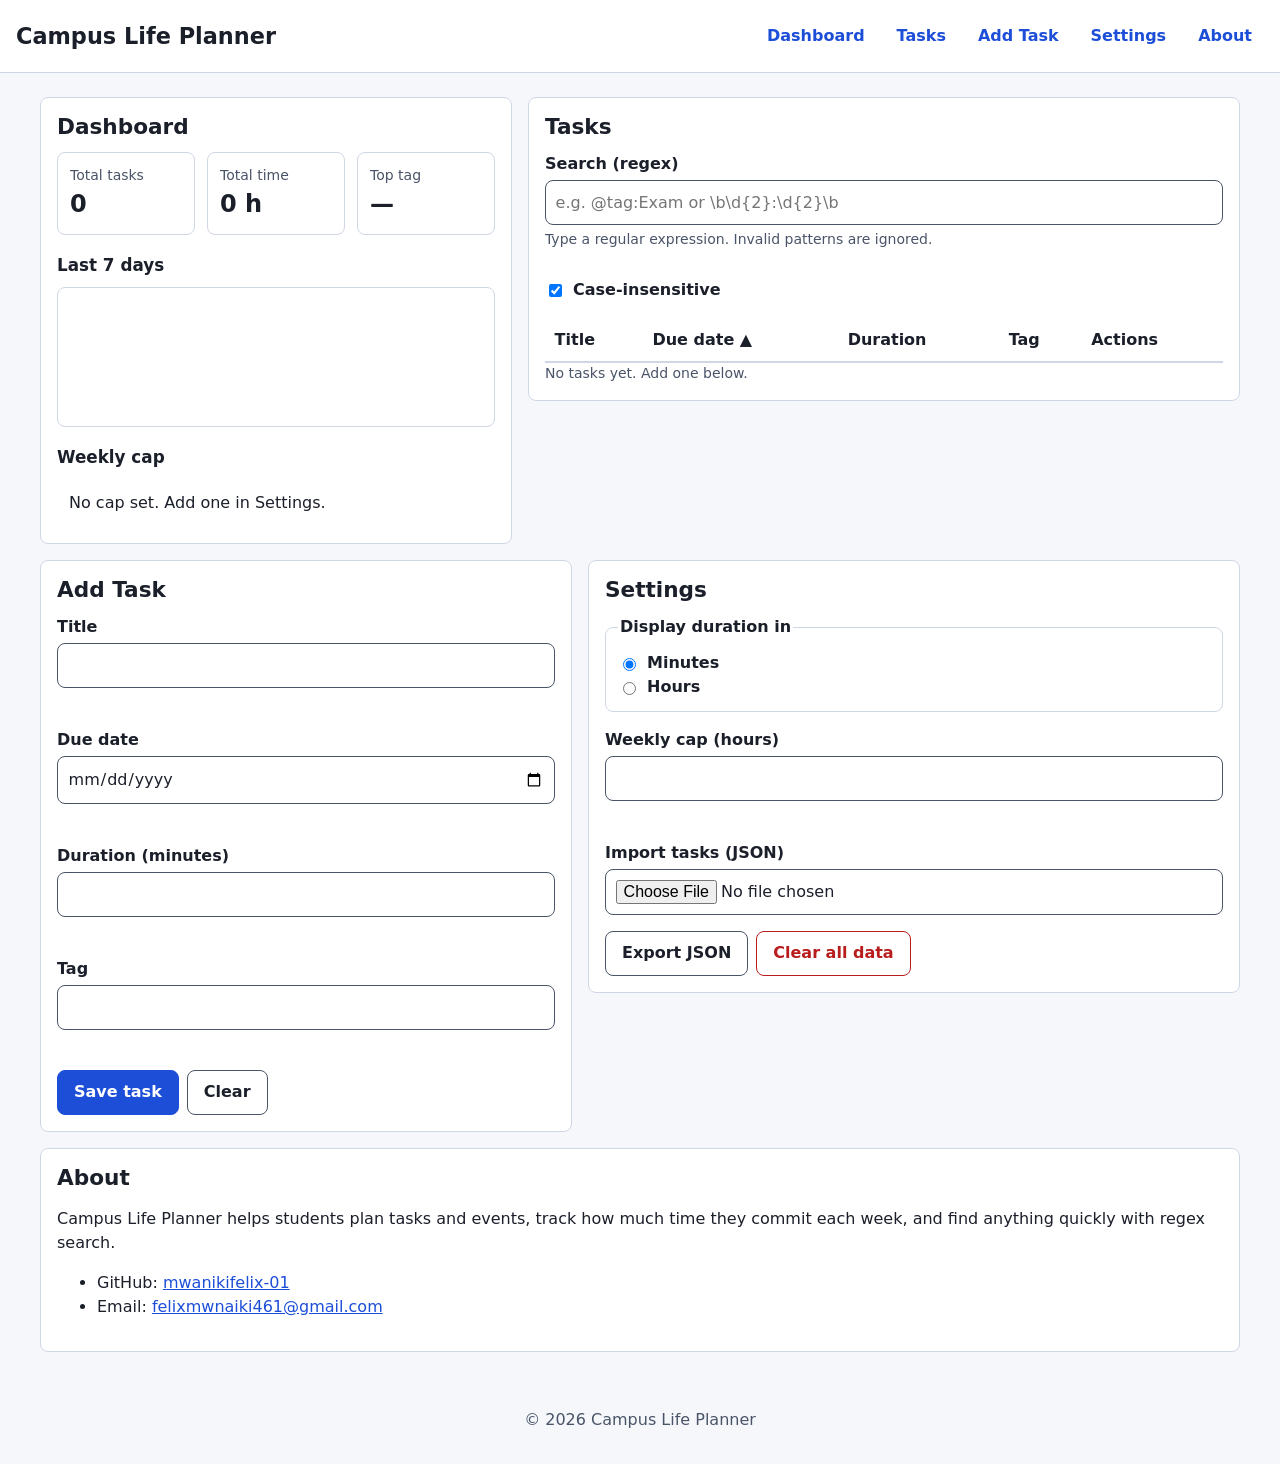
==== index.html @ eec8c939 "test.html added plus its contents" ====
<!DOCTYPE html>
<html lang="en">

<head>
    <meta charset="UTF-8">
    <meta name="viewport" content="width=device-width, initial-scale=1.0">
    <meta name="description"
        content="Campus Life Planner: plan tasks and events, track study time, and search with regex.">
    <title>Campus Life Planner</title>
    <link rel="stylesheet" href="styles/main.css">
</head>

<body>
    <a class="skip-link" href="#main">Skip to content</a>

    <header class="site-header">
        <h1 class="site-title">Campus Life Planner</h1>
        <nav aria-label="Main">
            <ul class="nav-list">
                <li><a href="#dashboard">Dashboard</a></li>
                <li><a href="#records">Tasks</a></li>
                <li><a href="#task-form-section">Add Task</a></li>
                <li><a href="#settings">Settings</a></li>
                <li><a href="#about">About</a></li>
            </ul>
        </nav>
    </header>

    <!-- Announces saves, edits, deletes and imports -->
    <div id="status" class="visually-hidden" role="status" aria-live="polite"></div>

    <main id="main" tabindex="-1">
        <div class="layout">

            <!-- Dashboard -->
            <section id="dashboard" class="card" aria-labelledby="dashboard-heading">
                <h2 id="dashboard-heading">Dashboard</h2>
                <dl class="stats">
                    <div class="stat">
                        <dt>Total tasks</dt>
                        <dd id="stat-total">0</dd>
                    </div>
                    <div class="stat">
                        <dt>Total time</dt>
                        <dd id="stat-duration">0 h</dd>
                    </div>
                    <div class="stat">
                        <dt>Top tag</dt>
                        <dd id="stat-top-tag">—</dd>
                    </div>
                </dl>

                <h3>Last 7 days</h3>
                <div id="trend-chart" class="chart" role="img"
                    aria-label="Minutes planned per day over the last 7 days">
                    <!-- Bars are generated by JavaScript -->
                </div>

                <h3>Weekly cap</h3>
                <p id="cap-message" class="cap-message" aria-live="polite">No cap set. Add one in Settings.</p>
            </section>

            <!-- Records -->
            <section id="records" class="card" aria-labelledby="records-heading">
                <h2 id="records-heading">Tasks</h2>

                <div class="search">
                    <label for="search-input">Search (regex)</label>
                    <input type="text" id="search-input" placeholder="e.g. @tag:Exam or \b\d{2}:\d{2}\b"
                        aria-describedby="search-hint search-error" autocomplete="off">
                    <p id="search-hint" class="hint">Type a regular expression. Invalid patterns are ignored.</p>
                    <p id="search-error" class="error" aria-live="polite"></p>
                    <div class="checkbox-row">
                        <input type="checkbox" id="case-toggle" checked>
                        <label for="case-toggle">Case-insensitive</label>
                    </div>
                </div>

                <div class="table-wrap">
                    <table id="task-table">
                        <caption class="visually-hidden">All tasks. Use the column buttons to sort.</caption>
                        <thead>
                            <tr>
                                <th scope="col" aria-sort="none"><button type="button" class="sort-btn"
                                        data-sort="title">Title</button></th>
                                <th scope="col" aria-sort="ascending"><button type="button" class="sort-btn"
                                        data-sort="dueDate">Due date</button></th>
                                <th scope="col" aria-sort="none"><button type="button" class="sort-btn"
                                        data-sort="duration">Duration</button></th>
                                <th scope="col">Tag</th>
                                <th scope="col">Actions</th>
                            </tr>
                        </thead>
                        <tbody id="task-body">
                            <!-- Rows are generated by JavaScript -->
                        </tbody>
                    </table>
                </div>
                <p id="empty-message" class="hint">No tasks yet. Add one below.</p>
            </section>

            <!-- Add / Edit form -->
            <section id="task-form-section" class="card" aria-labelledby="form-heading">
                <h2 id="form-heading">Add Task</h2>
                <form id="task-form" novalidate>
                    <input type="hidden" id="task-id">

                    <div class="field">
                        <label for="title">Title</label>
                        <input type="text" id="title" name="title" required aria-describedby="title-error">
                        <p id="title-error" class="error"></p>
                    </div>

                    <div class="field">
                        <label for="dueDate">Due date</label>
                        <input type="date" id="dueDate" name="dueDate" required aria-describedby="dueDate-error">
                        <p id="dueDate-error" class="error"></p>
                    </div>

                    <div class="field">
                        <label for="duration">Duration (minutes)</label>
                        <input type="text" id="duration" name="duration" inputmode="decimal" required
                            aria-describedby="duration-error">
                        <p id="duration-error" class="error"></p>
                    </div>

                    <div class="field">
                        <label for="tag">Tag</label>
                        <input type="text" id="tag" name="tag" list="tag-options" required aria-describedby="tag-error">
                        <datalist id="tag-options">
                            <option value="Study">
                            <option value="Class">
                            <option value="Assignment">
                            <option value="Exam">
                            <option value="Club">
                            <option value="Personal">
                        </datalist>
                        <p id="tag-error" class="error"></p>
                    </div>

                    <div class="form-actions">
                        <button type="submit" class="btn btn-primary">Save task</button>
                        <button type="reset" class="btn">Clear</button>
                    </div>
                </form>
            </section>

            <!-- Settings -->
            <section id="settings" class="card" aria-labelledby="settings-heading">
                <h2 id="settings-heading">Settings</h2>

                <fieldset>
                    <legend>Display duration in</legend>
                    <div class="radio-row">
                        <input type="radio" id="unit-min" name="unit" value="minutes" checked>
                        <label for="unit-min">Minutes</label>
                    </div>
                    <div class="radio-row">
                        <input type="radio" id="unit-hr" name="unit" value="hours">
                        <label for="unit-hr">Hours</label>
                    </div>
                </fieldset>

                <div class="field">
                    <label for="cap-input">Weekly cap (hours)</label>
                    <input type="text" id="cap-input" inputmode="decimal" aria-describedby="cap-error">
                    <p id="cap-error" class="error"></p>
                </div>

                <div class="field">
                    <label for="import-file">Import tasks (JSON)</label>
                    <input type="file" id="import-file" accept="application/json,.json">
                </div>

                <div class="form-actions">
                    <button type="button" id="export-btn" class="btn">Export JSON</button>
                    <button type="button" id="clear-btn" class="btn btn-danger">Clear all data</button>
                </div>
            </section>

            <!-- About -->
            <section id="about" class="card" aria-labelledby="about-heading">
                <h2 id="about-heading">About</h2>
                <p>Campus Life Planner helps students plan tasks and events, track how much time they commit each week,
                    and find anything quickly with regex search.</p>
                <ul>
                    <li>GitHub: <a href="https://github.com/mwanikifelix-01">mwanikifelix-01</a></li>
                    <li>Email: <a href="felixmwnaiki461@gmail.com">felixmwnaiki461@gmail.com</a></li>
                </ul>
            </section>

        </div>
    </main>

    <footer class="site-footer">
        <p>&copy; 2026 Campus Life Planner</p>
    </footer>

    <script type="module" src="scripts/main.js"></script>
</body>

</html>
---- styles/main.css ----
/* ===== Campus Life Planner: mobile-first styles ===== */

/* ---------- Tokens ---------- */
:root {
  --bg: #f5f7fb;
  --surface: #ffffff;
  --text: #1b1f2a;
  --muted: #4a5468;          /* 7.4:1 on white */
  --primary: #1d4ed8;        /* 6.7:1 on white */
  --primary-text: #ffffff;
  --danger: #b91c1c;         /* 6.5:1 on white */
  --success: #15803d;
  --border: #cfd6e4;
  --focus: #f59e0b;
  --mark: #fde68a;
  --radius: 8px;
  --gap: 1rem;
}

/* ---------- Base ---------- */
*,
*::before,
*::after {
  box-sizing: border-box;
}

body {
  margin: 0;
  font-family: system-ui, -apple-system, "Segoe UI", Roboto, sans-serif;
  font-size: 1rem;
  line-height: 1.5;
  color: var(--text);
  background: var(--bg);
}

h1, h2, h3 {
  line-height: 1.2;
  margin: 0 0 0.75rem;
}

h2 { font-size: 1.35rem; }
h3 { font-size: 1.05rem; margin-top: 1.25rem; }

a { color: var(--primary); }

/* Visible focus for keyboard users */
:focus-visible {
  outline: 3px solid var(--focus);
  outline-offset: 2px;
}

/* ---------- Utilities ---------- */
.visually-hidden {
  position: absolute;
  width: 1px;
  height: 1px;
  padding: 0;
  margin: -1px;
  overflow: hidden;
  clip: rect(0 0 0 0);
  white-space: nowrap;
  border: 0;
}

.skip-link {
  position: absolute;
  top: -3rem;
  left: 1rem;
  z-index: 100;
  padding: 0.5rem 1rem;
  background: var(--primary);
  color: var(--primary-text);
  border-radius: var(--radius);
  transition: top 0.2s ease;
}

.skip-link:focus {
  top: 1rem;
}

/* ---------- Header & nav ---------- */
.site-header {
  padding: 1rem;
  background: var(--surface);
  border-bottom: 1px solid var(--border);
}

.site-title {
  font-size: 1.4rem;
}

.nav-list {
  display: flex;
  flex-wrap: wrap;
  gap: 0.5rem;
  margin: 0;
  padding: 0;
  list-style: none;
}

.nav-list a {
  display: block;
  padding: 0.5rem 0.75rem;
  border-radius: var(--radius);
  text-decoration: none;
  font-weight: 600;
  transition: background-color 0.2s ease, color 0.2s ease;
}

.nav-list a:hover,
.nav-list a:focus-visible {
  background: var(--primary);
  color: var(--primary-text);
}

/* ---------- Layout ---------- */
main {
  padding: 1rem;
}

main:focus {
  outline: none;
}

.layout {
  display: flex;
  flex-direction: column;
  gap: var(--gap);
}

.card {
  padding: 1rem;
  background: var(--surface);
  border: 1px solid var(--border);
  border-radius: var(--radius);
  animation: fade-in 0.4s ease both;
}

@keyframes fade-in {
  from { opacity: 0; transform: translateY(8px); }
  to   { opacity: 1; transform: translateY(0); }
}

/* ---------- Dashboard ---------- */
.stats {
  display: flex;
  flex-wrap: wrap;
  gap: 0.75rem;
  margin: 0;
}

.stat {
  flex: 1 1 100%;
  padding: 0.75rem;
  border: 1px solid var(--border);
  border-radius: var(--radius);
}

.stat dt {
  font-size: 0.875rem;
  color: var(--muted);
}

.stat dd {
  margin: 0;
  font-size: 1.5rem;
  font-weight: 700;
}

.chart {
  display: flex;
  align-items: flex-end;
  gap: 0.4rem;
  height: 140px;
  padding: 0.5rem;
  border: 1px solid var(--border);
  border-radius: var(--radius);
}

.chart .bar {
  flex: 1;
  min-height: 2px;
  background: var(--primary);
  border-radius: 4px 4px 0 0;
  transition: height 0.4s ease;
}

.cap-message {
  margin: 0;
  padding: 0.75rem;
  background: white;
}

.cap-message.over {
  border-left-color: var(--danger);
  background: #fef2f2;
  color: var(--danger);
  font-weight: 600;
}

/* ---------- Forms ---------- */
.field,
.search {
  display: flex;
  flex-direction: column;
  gap: 0.25rem;
  margin-bottom: 1rem;
}

label,
legend {
  font-weight: 600;
}

input[type="text"],
input[type="date"],
input[type="file"] {
  width: 100%;
  padding: 0.6rem;
  font: inherit;
  color: var(--text);
  background: var(--surface);
  border: 1px solid var(--muted);
  border-radius: var(--radius);
}

input[aria-invalid="true"] {
  border: 2px solid var(--danger);
}

fieldset {
  margin: 0 0 1rem;
  padding: 0.75rem;
  border: 1px solid var(--border);
  border-radius: var(--radius);
}

.radio-row,
.checkbox-row {
  display: flex;
  align-items: center;
  gap: 0.5rem;
}

.hint {
  margin: 0;
  font-size: 0.875rem;
  color: var(--muted);
}

.error {
  margin: 0;
  min-height: 1.25rem;
  font-size: 0.875rem;
  color: var(--danger);
}

.error:not(:empty)::before {
  content: "⚠ ";
}

/* ---------- Buttons ---------- */
.form-actions {
  display: flex;
  flex-wrap: wrap;
  gap: 0.5rem;
}

.btn {
  padding: 0.6rem 1rem;
  font: inherit;
  font-weight: 600;
  color: var(--text);
  background: var(--surface);
  border: 1px solid var(--muted);
  border-radius: var(--radius);
  cursor: pointer;
  transition: background-color 0.2s ease, transform 0.1s ease;
}

.btn:hover { background: var(--bg); }
.btn:active { transform: scale(0.97); }

.btn-primary {
  color: var(--primary-text);
  background: var(--primary);
  border-color: var(--primary);
}

.btn-primary:hover { background: #1e40af; }

.btn-danger {
  color: var(--danger);
  border-color: var(--danger);
}

/* ---------- Table → cards on mobile ---------- */
.table-wrap {
  width: 100%;
}

table {
  width: 100%;
  border-collapse: collapse;
}

thead {
  /* Hidden visually on mobile; still read by screen readers */
  position: absolute;
  width: 1px;
  height: 1px;
  overflow: hidden;
  clip: rect(0 0 0 0);
}

tbody tr {
  display: block;
  margin-bottom: 0.75rem;
  padding: 0.75rem;
  border: 1px solid var(--border);
  border-radius: var(--radius);
}

tbody td {
  display: flex;
  justify-content: space-between;
  gap: 1rem;
  padding: 0.25rem 0;
}

/* JS adds data-label="Title" etc. to each td */
tbody td::before {
  content: attr(data-label);
  font-weight: 600;
  color: var(--muted);
}

.sort-btn {
  padding: 0;
  font: inherit;
  font-weight: 700;
  color: inherit;
  background: none;
  border: 0;
  cursor: pointer;
}

th[aria-sort="ascending"] .sort-btn::after  { content: " ▲"; }
th[aria-sort="descending"] .sort-btn::after { content: " ▼"; }

mark {
  background: var(--mark);
  color: inherit;
  padding: 0 2px;
  border-radius: 2px;
}

/* ---------- Footer ---------- */
.site-footer {
  padding: 1rem;
  text-align: center;
  color: var(--muted);
}

/* ===== Breakpoint 1: small phones and up (~360px) ===== */
@media (min-width: 360px) {
  .stat {
    flex: 1 1 calc(50% - 0.75rem);
  }
}

/* ===== Breakpoint 2: tablets (768px) ===== */
@media (min-width: 768px) {
  .site-header {
    display: flex;
    align-items: center;
    justify-content: space-between;
    gap: 1rem;
  }

  .site-title {
    margin: 0;
  }

  main {
    padding: 1.5rem;
  }

  .stat {
    flex: 1 1 0;
  }

  /* Back to a real table */
  thead {
    position: static;
    width: auto;
    height: auto;
    overflow: visible;
    clip: auto;
  }

  thead th {
    padding: 0.6rem;
    text-align: left;
    border-bottom: 2px solid var(--border);
  }

  tbody tr {
    display: table-row;
    margin: 0;
    padding: 0;
    border: 0;
    border-bottom: 1px solid var(--border);
    transition: background-color 0.2s ease;
  }

  tbody tr:hover {
    background: var(--bg);
  }

  tbody td {
    display: table-cell;
    padding: 0.6rem;
  }

  tbody td::before {
    content: none;
  }
}

/* ===== Breakpoint 3: desktop (1024px) ===== */
@media (min-width: 1024px) {
  .layout {
    flex-direction: row;
    flex-wrap: wrap;
    align-items: flex-start;
    max-width: 1200px;
    margin: 0 auto;
  }

  /* Left column: dashboard + form; right column: tasks */
  #dashboard,
  #task-form-section {
    flex: 1 1 calc(40% - var(--gap));
  }

  #records {
    flex: 1 1 calc(60% - var(--gap));
  }

  #settings,
  #about {
    flex: 1 1 calc(50% - var(--gap));
  }
}

/* ---------- Respect reduced motion ---------- */
@media (prefers-reduced-motion: reduce) {
  *,
  *::before,
  *::after {
    animation-duration: 0.01ms !important;
    transition-duration: 0.01ms !important;
  }
}
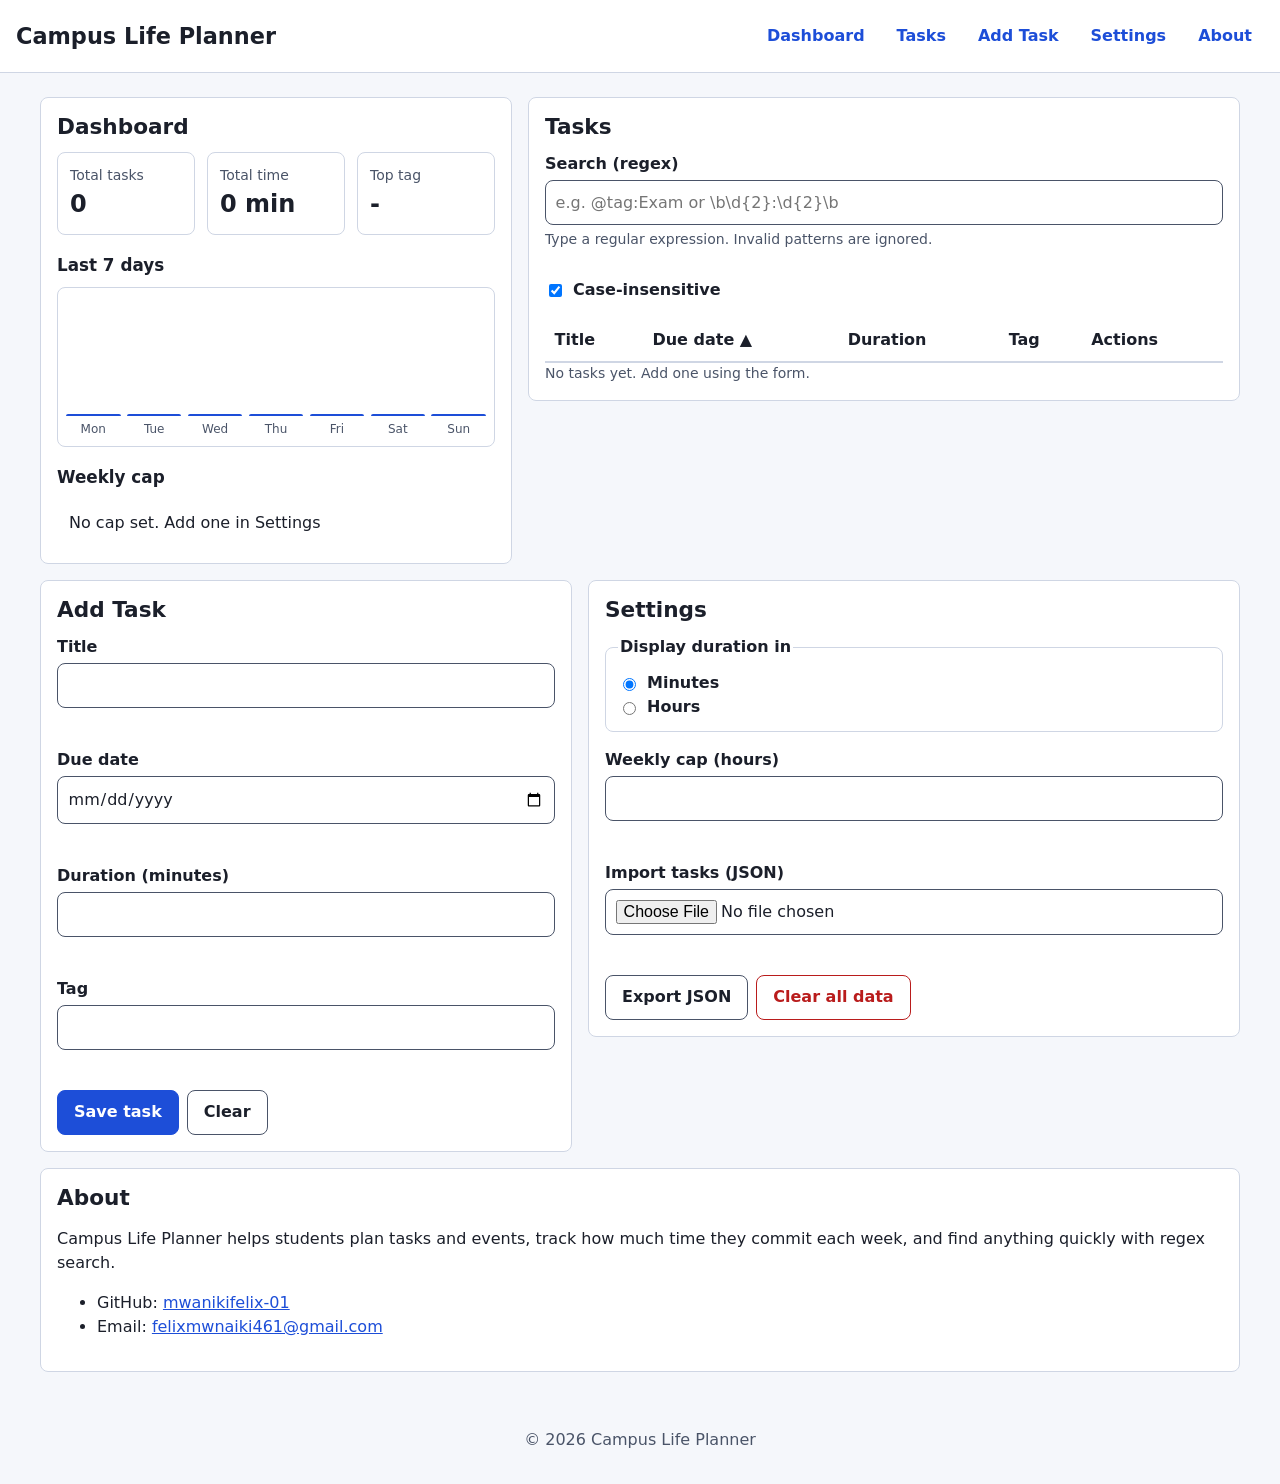
==== commit c8b46893: "m6 and m7 complete" ====
--- a/index.html
+++ b/index.html
@@ -169,7 +169,8 @@
 
                 <div class="field">
                     <label for="import-file">Import tasks (JSON)</label>
-                    <input type="file" id="import-file" accept="application/json,.json">
+                    <input type="file" id="import-file" accept="application/json,.json" aria-describedby="import-error">
+                    <p id="import-error" class="error" aria-live="polite"></p>
                 </div>
 
                 <div class="form-actions">
--- a/styles/main.css
+++ b/styles/main.css
@@ -43,13 +43,11 @@
 
 a { color: var(--primary); }
 
-/* Visible focus for keyboard users */
 :focus-visible {
   outline: 3px solid var(--focus);
   outline-offset: 2px;
 }
 
-/* ---------- Utilities ---------- */
 .visually-hidden {
   position: absolute;
   width: 1px;
@@ -169,20 +167,39 @@
 
 .chart {
   display: flex;
-  align-items: flex-end;
   gap: 0.4rem;
-  height: 140px;
+  height: 160px;
   padding: 0.5rem;
   border: 1px solid var(--border);
   border-radius: var(--radius);
 }
 
-.chart .bar {
-  flex: 1;
+.bar-col{
+    flex: 1;
+    display: flex;
+    flex-direction: column;
+    align-items: center;
+    gap: 0.25rem;
+}
+
+.bar-track{
+    flex: 1;
+    width: 100%;
+    display: flex;
+    align-items: flex-end;
+}
+
+.bar {
+  width: 100%;
   min-height: 2px;
   background: var(--primary);
   border-radius: 4px 4px 0 0;
   transition: height 0.4s ease;
+}
+
+.bar-label{
+    font-size: 0.75rem;
+    color: var(--muted);
 }
 
 .cap-message {
@@ -454,6 +471,19 @@
   }
 }
 
+tr.editing td {
+  flex-wrap: wrap;
+}
+
+tr.editing input {
+  flex: 1;
+  min-width: 0;
+}
+
+tr.editing .error {
+  flex-basis: 100%;
+}
+
 /* ---------- Respect reduced motion ---------- */
 @media (prefers-reduced-motion: reduce) {
   *,
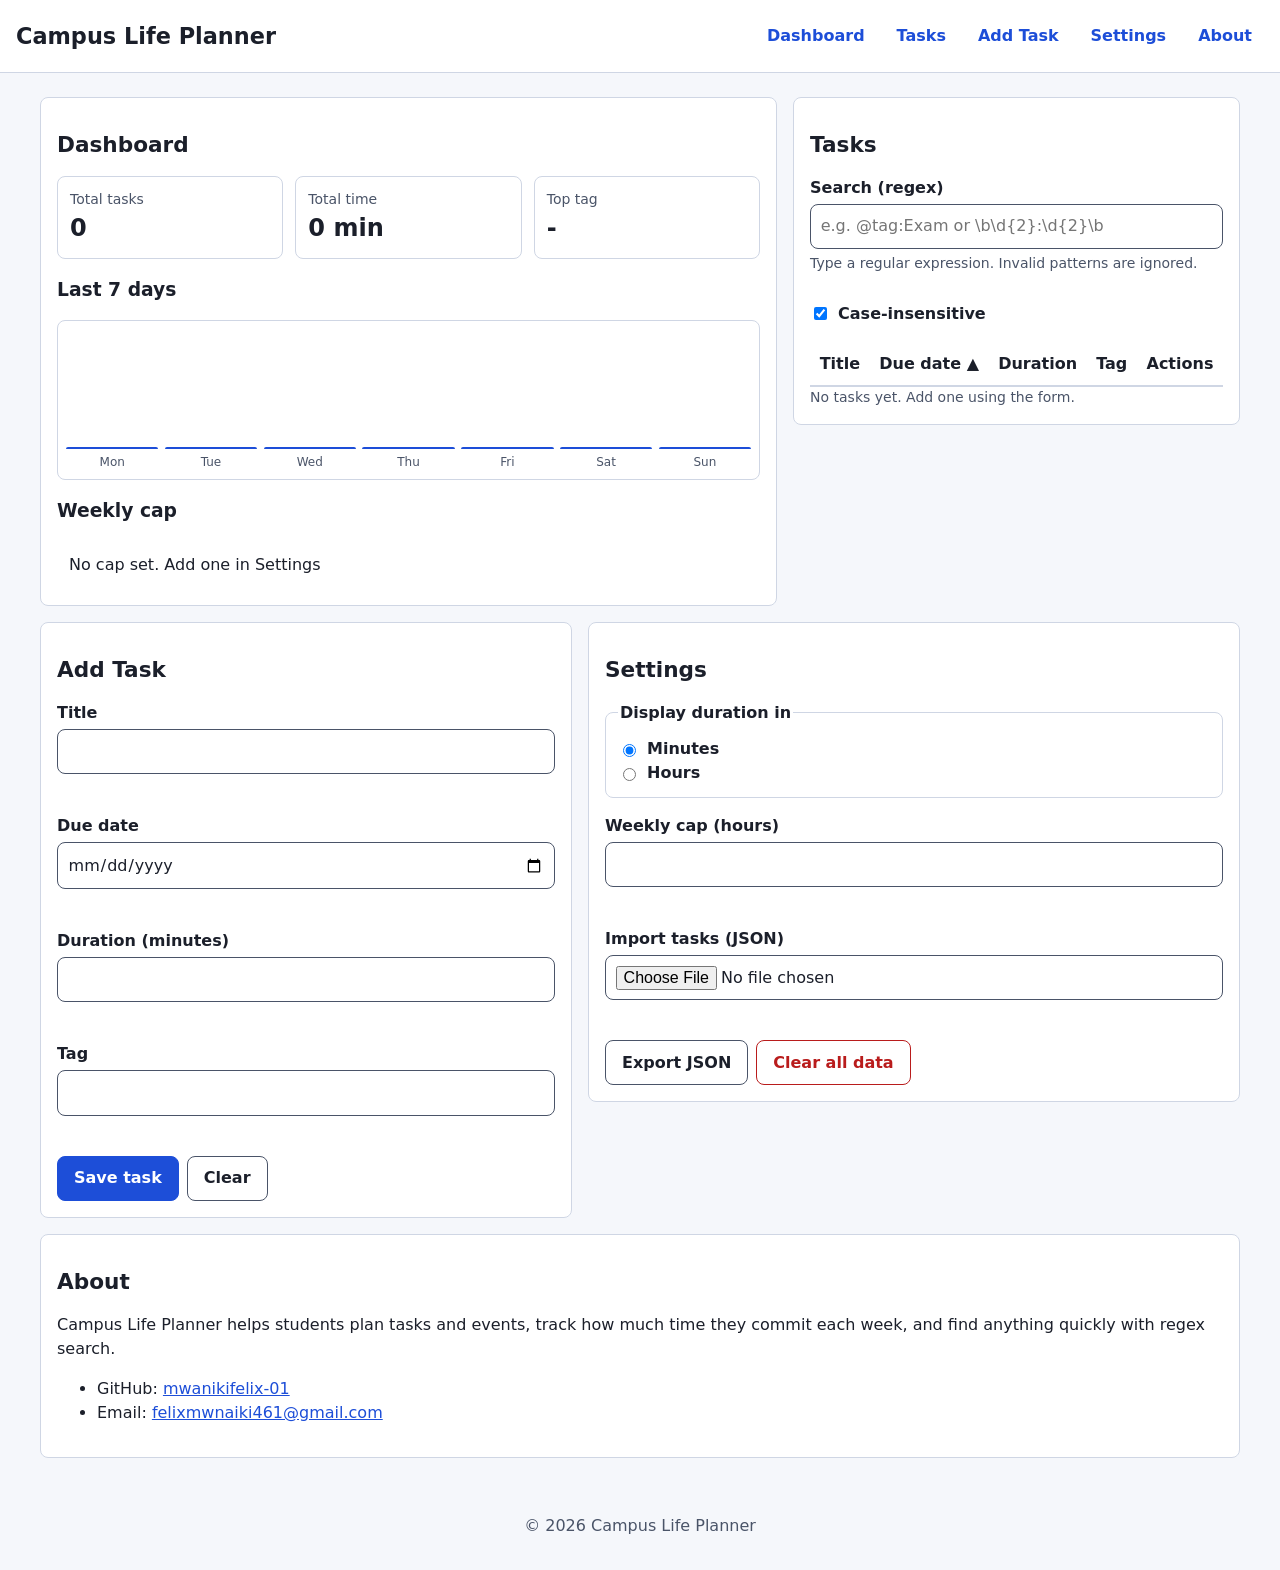
==== commit d63ad760: "README file updated(github link)" ====
--- a/index.html
+++ b/index.html
@@ -53,7 +53,7 @@
                 <h3>Last 7 days</h3>
                 <div id="trend-chart" class="chart" role="img"
                     aria-label="Minutes planned per day over the last 7 days">
-                    <!-- Bars are generated by JavaScript -->
+                
                 </div>
 
                 <h3>Weekly cap</h3>
--- a/styles/main.css
+++ b/styles/main.css
@@ -1,14 +1,12 @@
-/* ===== Campus Life Planner: mobile-first styles ===== */
-
-/* ---------- Tokens ---------- */
-:root {
+
+:root{
   --bg: #f5f7fb;
   --surface: #ffffff;
   --text: #1b1f2a;
-  --muted: #4a5468;          /* 7.4:1 on white */
-  --primary: #1d4ed8;        /* 6.7:1 on white */
+  --muted: #4a5468;
+  --primary: #1d4ed8;
   --primary-text: #ffffff;
-  --danger: #b91c1c;         /* 6.5:1 on white */
+  --danger: #b91c1c;
   --success: #15803d;
   --border: #cfd6e4;
   --focus: #f59e0b;
@@ -17,38 +15,38 @@
   --gap: 1rem;
 }
 
-/* ---------- Base ---------- */
 *,
 *::before,
-*::after {
+*::after{
   box-sizing: border-box;
 }
 
-body {
+body{
   margin: 0;
   font-family: system-ui, -apple-system, "Segoe UI", Roboto, sans-serif;
   font-size: 1rem;
   line-height: 1.5;
   color: var(--text);
   background: var(--bg);
-}
-
-h1, h2, h3 {
+
+}
+
+h1, h2, h3{
   line-height: 1.2;
-  margin: 0 0 0.75rem;
-}
-
-h2 { font-size: 1.35rem; }
-h3 { font-size: 1.05rem; margin-top: 1.25rem; }
+  margin: 0 0 0.75;
+}
+
+h2{ font-size: 1.35rem; }
+h3{ font-size: 1.05; margin-top: 1.25rem; }
 
 a { color: var(--primary); }
 
-:focus-visible {
+:focus-visible{
   outline: 3px solid var(--focus);
   outline-offset: 2px;
 }
 
-.visually-hidden {
+.visually-hidden{
   position: absolute;
   width: 1px;
   height: 1px;
@@ -60,7 +58,7 @@
   border: 0;
 }
 
-.skip-link {
+.skip-link{
   position: absolute;
   top: -3rem;
   left: 1rem;
@@ -76,7 +74,6 @@
   top: 1rem;
 }
 
-/* ---------- Header & nav ---------- */
 .site-header {
   padding: 1rem;
   background: var(--surface);
@@ -111,7 +108,6 @@
   color: var(--primary-text);
 }
 
-/* ---------- Layout ---------- */
 main {
   padding: 1rem;
 }
@@ -139,7 +135,6 @@
   to   { opacity: 1; transform: translateY(0); }
 }
 
-/* ---------- Dashboard ---------- */
 .stats {
   display: flex;
   flex-wrap: wrap;
@@ -215,7 +210,6 @@
   font-weight: 600;
 }
 
-/* ---------- Forms ---------- */
 .field,
 .search {
   display: flex;
@@ -276,7 +270,6 @@
   content: "⚠ ";
 }
 
-/* ---------- Buttons ---------- */
 .form-actions {
   display: flex;
   flex-wrap: wrap;
@@ -311,7 +304,6 @@
   border-color: var(--danger);
 }
 
-/* ---------- Table → cards on mobile ---------- */
 .table-wrap {
   width: 100%;
 }
@@ -322,7 +314,6 @@
 }
 
 thead {
-  /* Hidden visually on mobile; still read by screen readers */
   position: absolute;
   width: 1px;
   height: 1px;
@@ -345,7 +336,6 @@
   padding: 0.25rem 0;
 }
 
-/* JS adds data-label="Title" etc. to each td */
 tbody td::before {
   content: attr(data-label);
   font-weight: 600;
@@ -372,21 +362,18 @@
   border-radius: 2px;
 }
 
-/* ---------- Footer ---------- */
 .site-footer {
   padding: 1rem;
   text-align: center;
   color: var(--muted);
 }
 
-/* ===== Breakpoint 1: small phones and up (~360px) ===== */
 @media (min-width: 360px) {
   .stat {
     flex: 1 1 calc(50% - 0.75rem);
   }
 }
 
-/* ===== Breakpoint 2: tablets (768px) ===== */
 @media (min-width: 768px) {
   .site-header {
     display: flex;
@@ -407,7 +394,6 @@
     flex: 1 1 0;
   }
 
-  /* Back to a real table */
   thead {
     position: static;
     width: auto;
@@ -445,7 +431,6 @@
   }
 }
 
-/* ===== Breakpoint 3: desktop (1024px) ===== */
 @media (min-width: 1024px) {
   .layout {
     flex-direction: row;
@@ -455,14 +440,13 @@
     margin: 0 auto;
   }
 
-  /* Left column: dashboard + form; right column: tasks */
   #dashboard,
   #task-form-section {
     flex: 1 1 calc(40% - var(--gap));
   }
 
-  #records {
-    flex: 1 1 calc(60% - var(--gap));
+  #record{
+    flex: 1 1 calc(60 - var(--gap));
   }
 
   #settings,
@@ -484,7 +468,6 @@
   flex-basis: 100%;
 }
 
-/* ---------- Respect reduced motion ---------- */
 @media (prefers-reduced-motion: reduce) {
   *,
   *::before,
